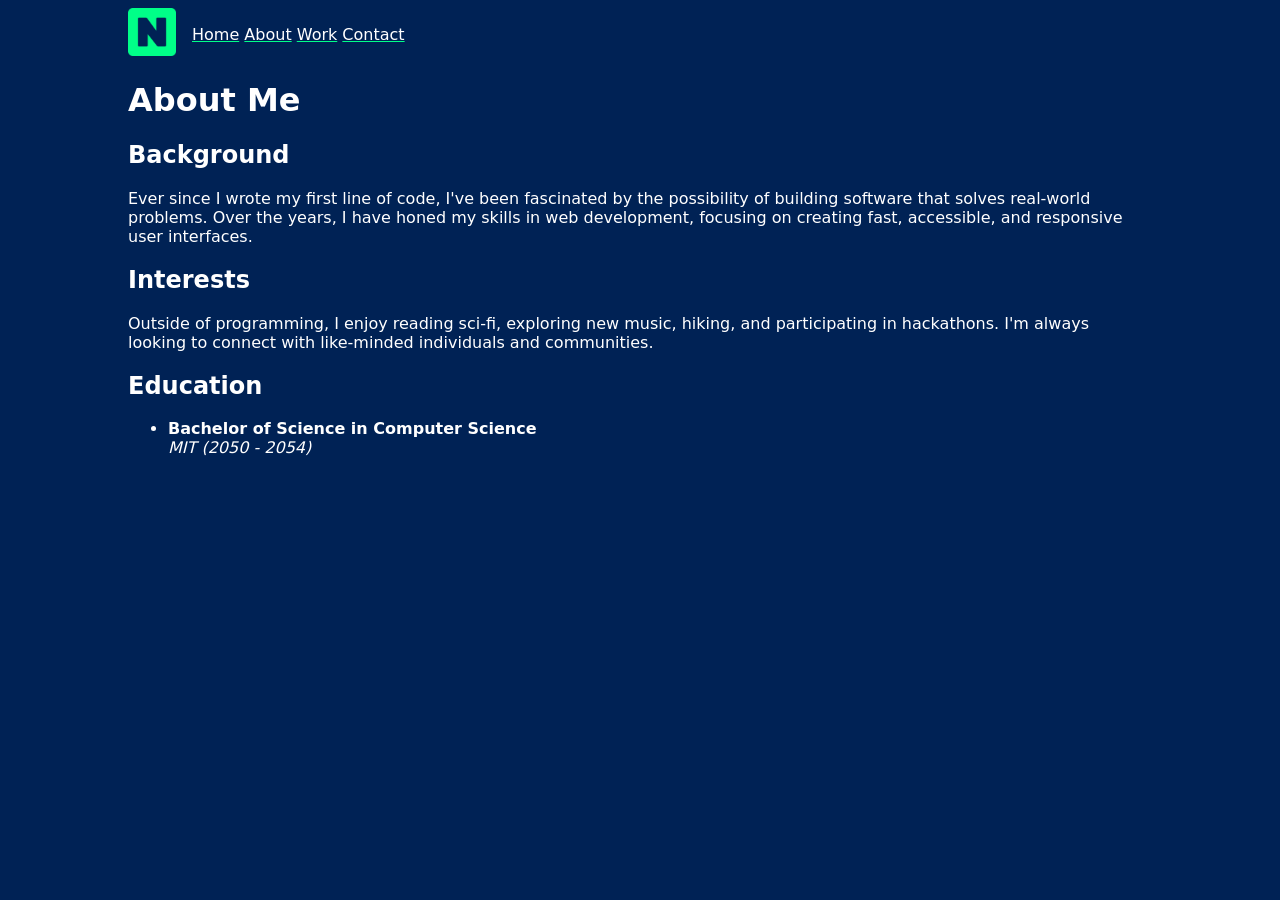
==== about.html @ 2cef9ce9 "Add files via upload" ====
<!doctype html>
<html lang="en">
  <head>
    <meta charset="UTF-8" />
    <meta name="viewport" content="width=device-width, initial-scale=1.0" />
    <title>About</title>
    <link rel="icon" href="img/icon.png" type="image/png" />
    <link rel="stylesheet" href="css/main.css" />
    <link rel="stylesheet" href="css/about.css" />
  </head>

  <body>
    <header class="header container">
      <a class="header-logo" href="index.html">
        <img src="img/logo.png" alt="Logo" />
      </a>
      <nav class="nav-items">
        <a href="index.html">Home</a>
        <a href="about.html">About</a>
        <a href="work.html">Work</a>
        <a href="contact.html">Contact</a>
      </nav>
    </header>

    <main class="container">
      <h1>About Me</h1>

      <section>
        <h2>Background</h2>
        <p>
          Ever since I wrote my first line of code, I've been fascinated by the
          possibility of building software that solves real-world problems. Over
          the years, I have honed my skills in web development, focusing on
          creating fast, accessible, and responsive user interfaces.
        </p>
      </section>

      <section>
        <h2>Interests</h2>
        <p>
          Outside of programming, I enjoy reading sci-fi, exploring new music,
          hiking, and participating in hackathons. I'm always looking to connect
          with like-minded individuals and communities.
        </p>
      </section>

      <section>
        <h2>Education</h2>
        <ul>
          <li>
            <strong>Bachelor of Science in Computer Science</strong><br />
            <i>MIT (2050 - 2054)</i>
          </li>
        </ul>
      </section>
    </main>

    <script src="js/main.js"></script>
  </body>
</html>
---- css/main.css ----
:root {
  --color-primary: #01ff88;
  --color-background: #002255;
  --color-foreground: #ffffff;

  --radius-md: 0.5rem;

  --screen-xs: 32rem; /* 512px */
  --screen-lg: 64rem; /* 1024px */
}

body {
  font-family: system-ui;
  background-color: var(--color-background);
  color: var(--color-foreground);
}

a {
  color: inherit;
  text-decoration-color: var(--color-primary);
}

.header {
  display: flex;
  align-items: center;
  flex-direction: column;
  gap: 1rem;
}

@media (width >=32rem) {
  .header {
    flex-direction: row;
  }
}

.header-logo img {
  width: 3rem;
}

.container {
  max-width: var(--screen-lg);
  margin-inline: auto;
}
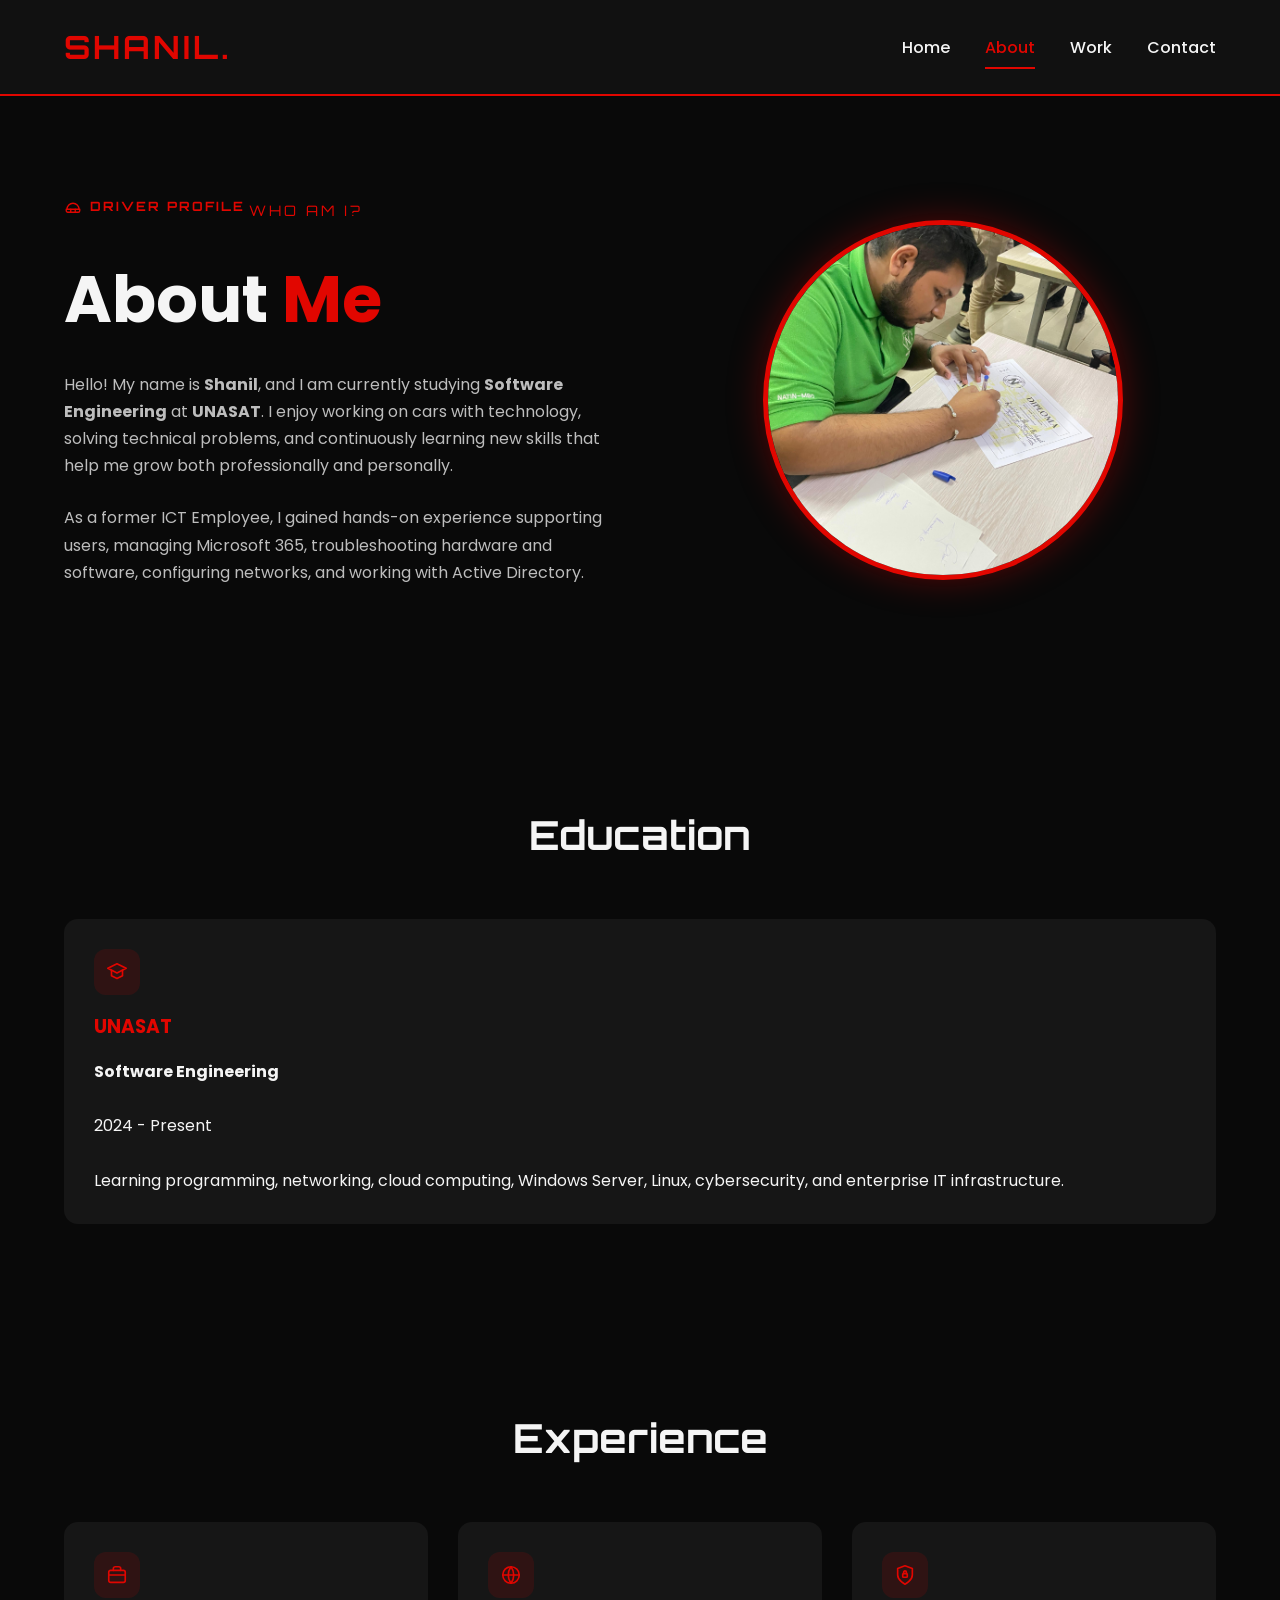
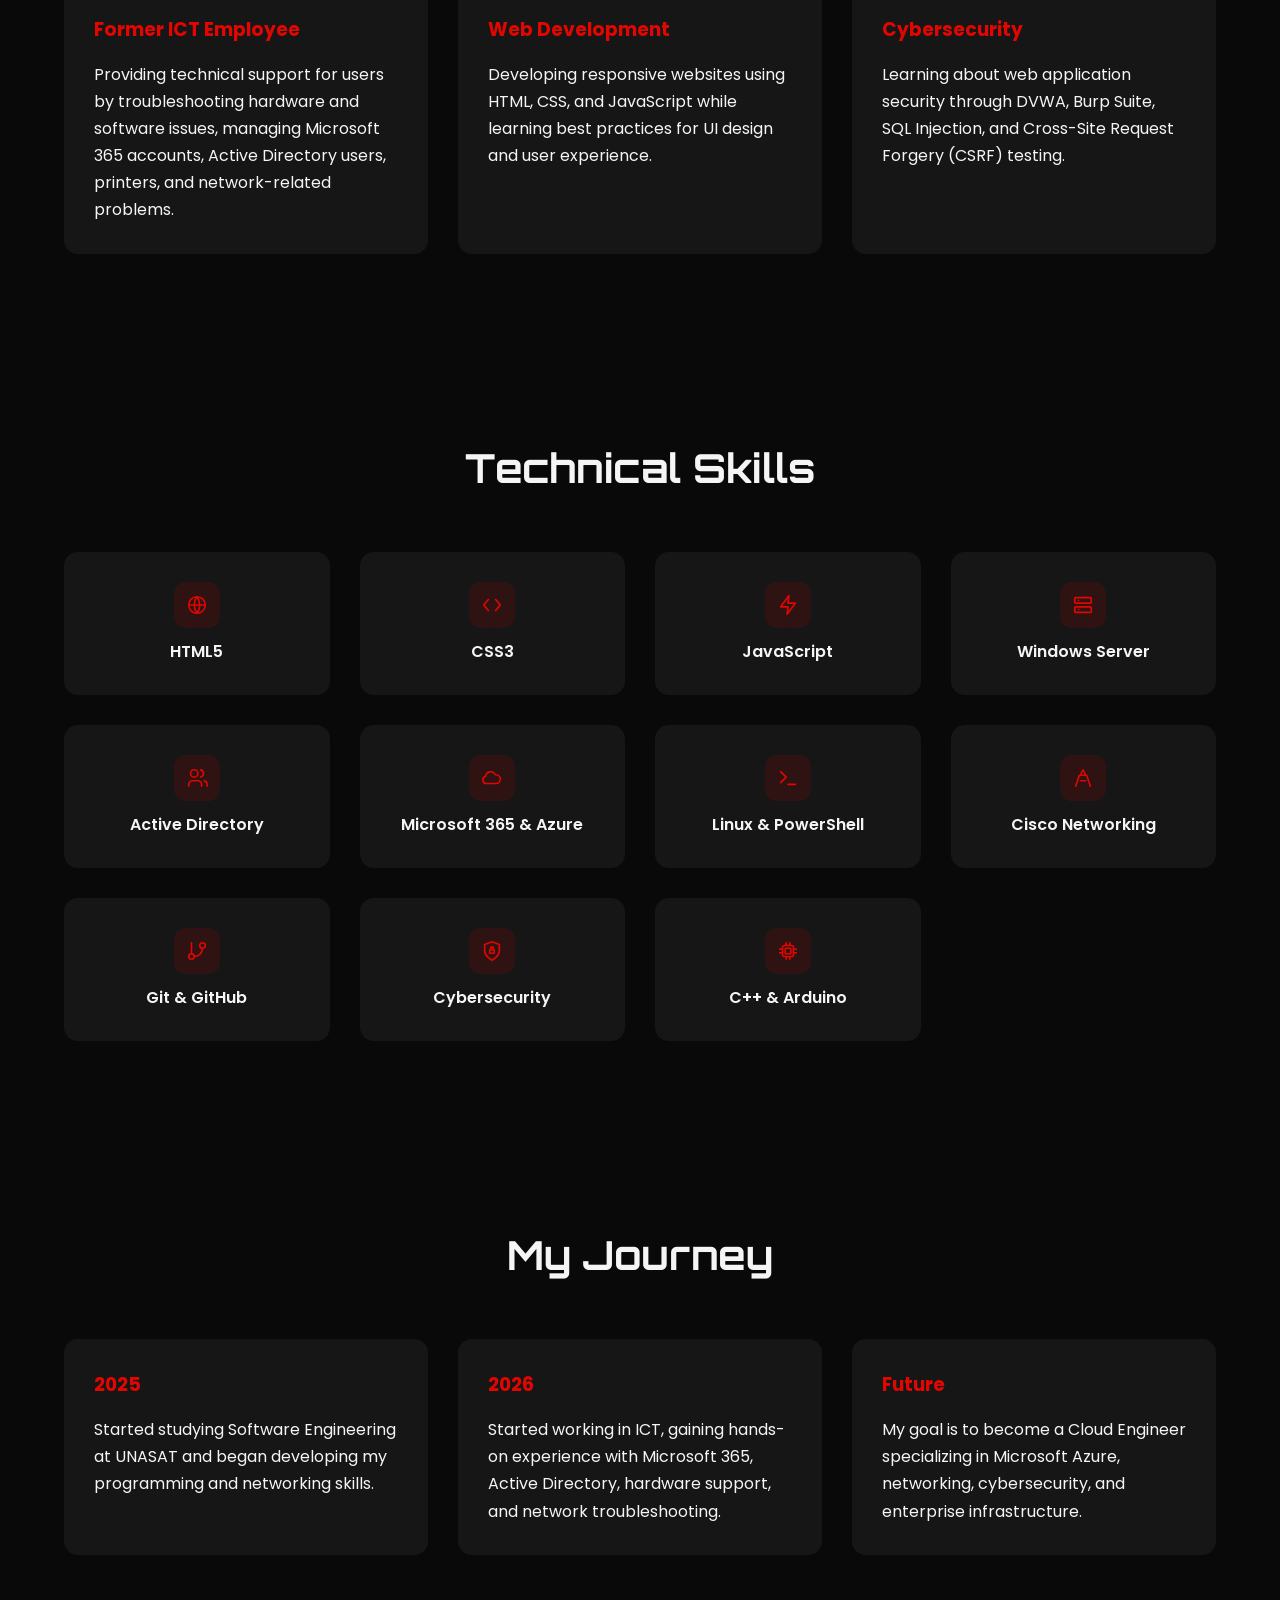
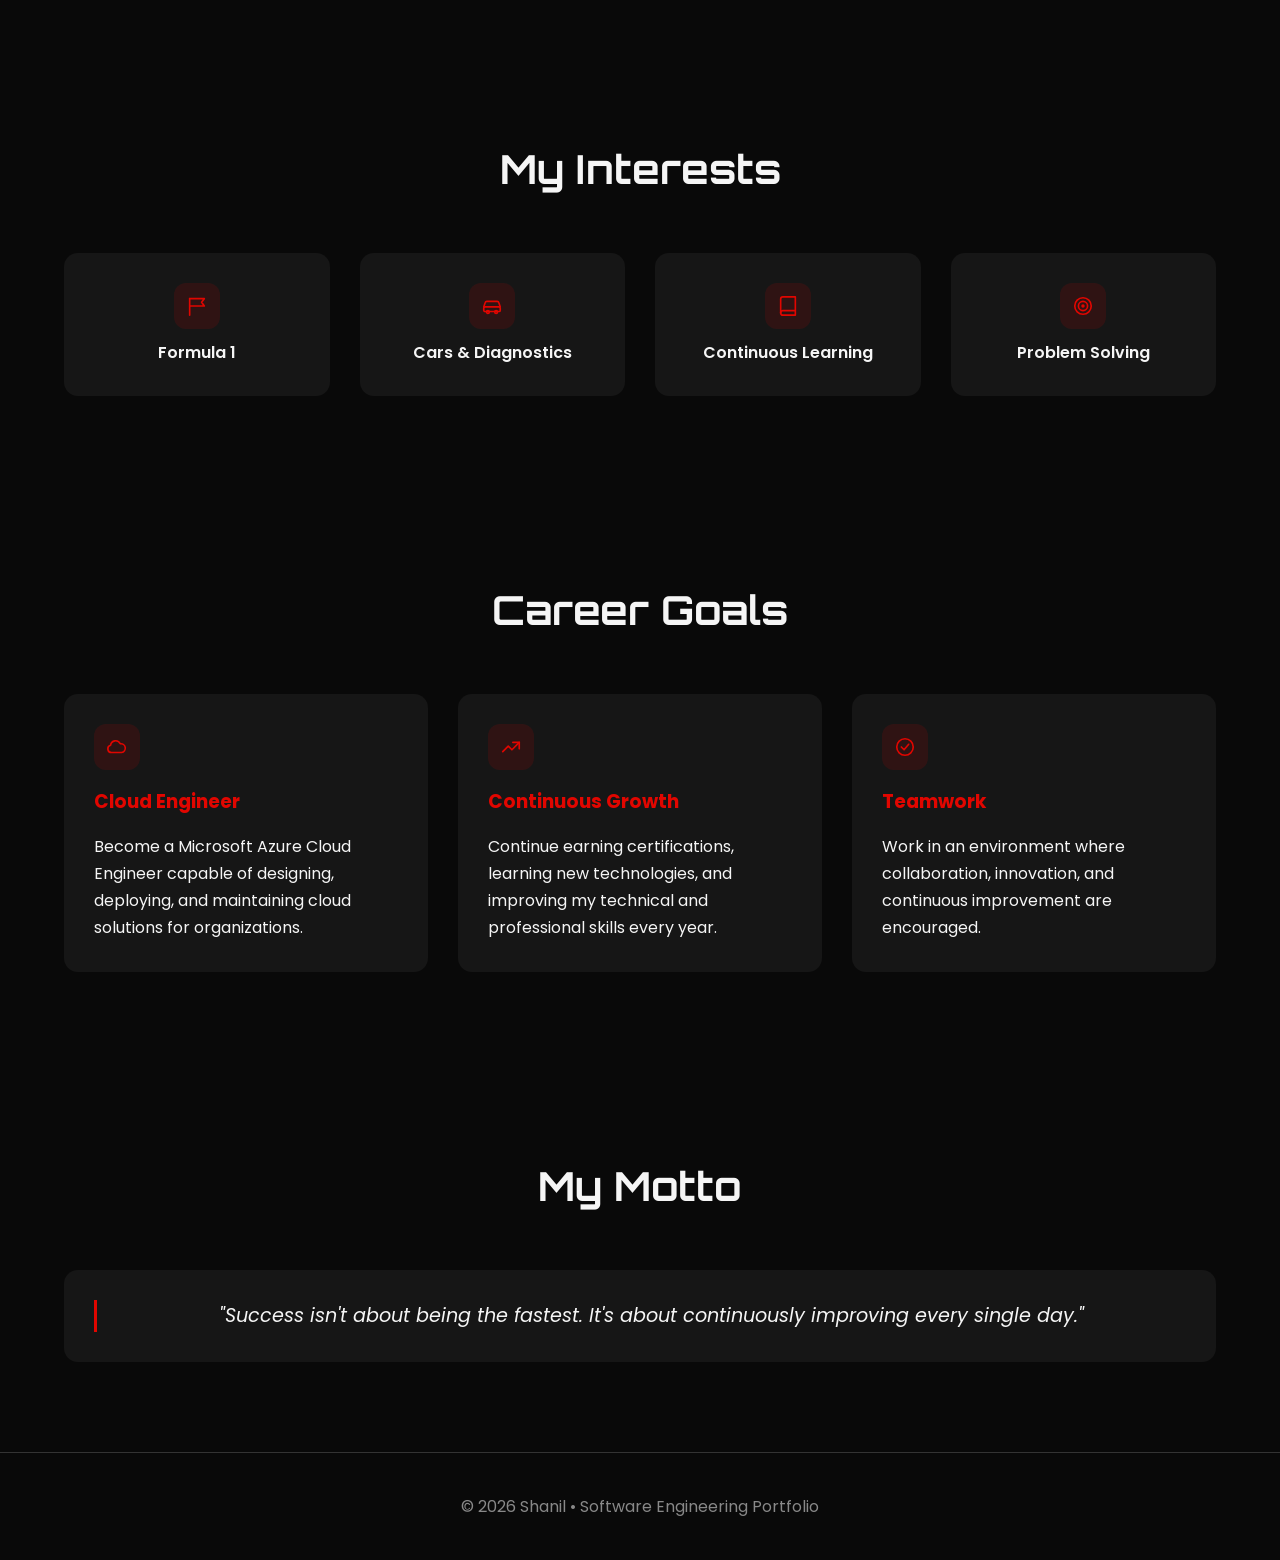
==== commit 0ff684f3: "added files" ====
--- a/about.html
+++ b/about.html
@@ -1,60 +1,505 @@
-<!doctype html>
+<!DOCTYPE html>
 <html lang="en">
-  <head>
-    <meta charset="UTF-8" />
-    <meta name="viewport" content="width=device-width, initial-scale=1.0" />
-    <title>About</title>
-    <link rel="icon" href="img/icon.png" type="image/png" />
-    <link rel="stylesheet" href="css/main.css" />
-    <link rel="stylesheet" href="css/about.css" />
-  </head>
-
-  <body>
-    <header class="header container">
-      <a class="header-logo" href="index.html">
-        <img src="img/logo.png" alt="Logo" />
-      </a>
-      <nav class="nav-items">
-        <a href="index.html">Home</a>
-        <a href="about.html">About</a>
-        <a href="work.html">Work</a>
-        <a href="contact.html">Contact</a>
-      </nav>
-    </header>
-
-    <main class="container">
-      <h1>About Me</h1>
-
-      <section>
-        <h2>Background</h2>
-        <p>
-          Ever since I wrote my first line of code, I've been fascinated by the
-          possibility of building software that solves real-world problems. Over
-          the years, I have honed my skills in web development, focusing on
-          creating fast, accessible, and responsive user interfaces.
-        </p>
-      </section>
-
-      <section>
-        <h2>Interests</h2>
-        <p>
-          Outside of programming, I enjoy reading sci-fi, exploring new music,
-          hiking, and participating in hackathons. I'm always looking to connect
-          with like-minded individuals and communities.
-        </p>
-      </section>
-
-      <section>
-        <h2>Education</h2>
-        <ul>
-          <li>
-            <strong>Bachelor of Science in Computer Science</strong><br />
-            <i>MIT (2050 - 2054)</i>
-          </li>
-        </ul>
-      </section>
-    </main>
-
-    <script src="js/main.js"></script>
-  </body>
+
+<head>
+
+    <meta charset="UTF-8">
+
+    <meta name="viewport" content="width=device-width, initial-scale=1.0">
+
+    <title>About | Shanil</title>
+    <link rel="icon" href="img/favicon-32.png" sizes="32x32" type="image/png">
+    <link rel="icon" href="img/favicon-16.png" sizes="16x16" type="image/png">
+    <link rel="apple-touch-icon" href="img/apple-touch-icon.png">
+
+    <link rel="stylesheet" href="css/main.css">
+    <link rel="stylesheet" href="css/about.css">
+
+    <link rel="preconnect" href="https://fonts.googleapis.com">
+    <link rel="preconnect" href="https://fonts.gstatic.com" crossorigin>
+
+    <link href="https://fonts.googleapis.com/css2?family=Orbitron:wght@500;700;800&family=Poppins:wght@300;400;500;600;700&display=swap" rel="stylesheet">
+
+</head>
+
+<body>
+
+<svg style="display:none" aria-hidden="true">
+<symbol id="icon-cap" viewBox="0 0 24 24" fill="none" stroke="currentColor" stroke-width="1.8" stroke-linecap="round" stroke-linejoin="round">
+<polyline points="2 8 12 3 22 8 12 13 2 8"/>
+<polyline points="6 10 6 16 12 19 18 16 18 10"/>
+</symbol>
+<symbol id="icon-briefcase" viewBox="0 0 24 24" fill="none" stroke="currentColor" stroke-width="1.8" stroke-linecap="round" stroke-linejoin="round">
+<rect x="3" y="7" width="18" height="13" rx="2"/>
+<path d="M8 7V5a2 2 0 0 1 2-2h4a2 2 0 0 1 2 2v2"/>
+<line x1="3" y1="12" x2="21" y2="12"/>
+</symbol>
+<symbol id="icon-globe" viewBox="0 0 24 24" fill="none" stroke="currentColor" stroke-width="1.8" stroke-linecap="round" stroke-linejoin="round">
+<circle cx="12" cy="12" r="9"/>
+<line x1="3" y1="12" x2="21" y2="12"/>
+<path d="M12 3a15 15 0 0 1 0 18 15 15 0 0 1 0-18z"/>
+</symbol>
+<symbol id="icon-shield-lock" viewBox="0 0 24 24" fill="none" stroke="currentColor" stroke-width="1.8" stroke-linecap="round" stroke-linejoin="round">
+<path d="M12 22s8-4 8-10V5l-8-3-8 3v7c0 6 8 10 8 10z"/>
+<rect x="9.5" y="10.5" width="5" height="4" rx="1"/>
+<path d="M10.5 10.5V9a1.5 1.5 0 0 1 3 0v1.5"/>
+</symbol>
+<symbol id="icon-flag" viewBox="0 0 24 24" fill="none" stroke="currentColor" stroke-width="1.8" stroke-linecap="round" stroke-linejoin="round">
+<path d="M4 22V4"/>
+<path d="M4 4h16l-3 4 3 4H4"/>
+</symbol>
+<symbol id="icon-car" viewBox="0 0 24 24" fill="none" stroke="currentColor" stroke-width="1.8" stroke-linecap="round" stroke-linejoin="round">
+<path d="M3 13l1.5-4.5A2 2 0 0 1 6.4 7h11.2a2 2 0 0 1 1.9 1.5L21 13"/>
+<rect x="3" y="13" width="18" height="5" rx="1.5"/>
+<circle cx="7.5" cy="18.5" r="1.5"/>
+<circle cx="16.5" cy="18.5" r="1.5"/>
+</symbol>
+<symbol id="icon-cloud" viewBox="0 0 24 24" fill="none" stroke="currentColor" stroke-width="1.8" stroke-linecap="round" stroke-linejoin="round">
+<path d="M17 18H6a4 4 0 0 1-1-7.87A5.5 5.5 0 0 1 15.5 8.5 4.5 4.5 0 0 1 17 18z"/>
+</symbol>
+<symbol id="icon-code" viewBox="0 0 24 24" fill="none" stroke="currentColor" stroke-width="1.8" stroke-linecap="round" stroke-linejoin="round">
+<polyline points="8 6 3 12 8 18"/>
+<polyline points="16 6 21 12 16 18"/>
+</symbol>
+<symbol id="icon-server" viewBox="0 0 24 24" fill="none" stroke="currentColor" stroke-width="1.8" stroke-linecap="round" stroke-linejoin="round">
+<rect x="3" y="4" width="18" height="6" rx="1"/>
+<rect x="3" y="14" width="18" height="6" rx="1"/>
+<line x1="7" y1="7" x2="7.01" y2="7"/>
+<line x1="7" y1="17" x2="7.01" y2="17"/>
+</symbol>
+<symbol id="icon-users" viewBox="0 0 24 24" fill="none" stroke="currentColor" stroke-width="1.8" stroke-linecap="round" stroke-linejoin="round">
+<path d="M17 21v-2a4 4 0 0 0-4-4H7a4 4 0 0 0-4 4v2"/>
+<circle cx="9" cy="7" r="4"/>
+<path d="M23 21v-2a4 4 0 0 0-3-3.87"/>
+<path d="M16 3.13a4 4 0 0 1 0 7.75"/>
+</symbol>
+<symbol id="icon-terminal" viewBox="0 0 24 24" fill="none" stroke="currentColor" stroke-width="1.8" stroke-linecap="round" stroke-linejoin="round">
+<polyline points="4 17 10 11 4 5"/>
+<line x1="12" y1="19" x2="20" y2="19"/>
+</symbol>
+<symbol id="icon-zap" viewBox="0 0 24 24" fill="none" stroke="currentColor" stroke-width="1.8" stroke-linecap="round" stroke-linejoin="round">
+<polygon points="13 2 4 14 12 14 11 22 20 10 12 10 13 2"/>
+</symbol>
+<symbol id="icon-tower" viewBox="0 0 24 24" fill="none" stroke="currentColor" stroke-width="1.8" stroke-linecap="round" stroke-linejoin="round">
+<path d="M4 21 8 9"/>
+<path d="M20 21 16 9"/>
+<path d="M12 3l3 6H9l3-6z"/>
+<line x1="9" y1="15" x2="15" y2="15"/>
+</symbol>
+<symbol id="icon-git-branch" viewBox="0 0 24 24" fill="none" stroke="currentColor" stroke-width="1.8" stroke-linecap="round" stroke-linejoin="round">
+<line x1="6" y1="3" x2="6" y2="15"/>
+<circle cx="18" cy="6" r="3"/>
+<circle cx="6" cy="18" r="3"/>
+<path d="M18 9a9 9 0 0 1-9 9"/>
+</symbol>
+<symbol id="icon-book" viewBox="0 0 24 24" fill="none" stroke="currentColor" stroke-width="1.8" stroke-linecap="round" stroke-linejoin="round">
+<path d="M4 19.5A2.5 2.5 0 0 1 6.5 17H20"/>
+<path d="M6.5 2H20v20H6.5A2.5 2.5 0 0 1 4 19.5v-15A2.5 2.5 0 0 1 6.5 2z"/>
+</symbol>
+<symbol id="icon-target" viewBox="0 0 24 24" fill="none" stroke="currentColor" stroke-width="1.8" stroke-linecap="round" stroke-linejoin="round">
+<circle cx="12" cy="12" r="9"/>
+<circle cx="12" cy="12" r="5"/>
+<circle cx="12" cy="12" r="1"/>
+</symbol>
+<symbol id="icon-trending" viewBox="0 0 24 24" fill="none" stroke="currentColor" stroke-width="1.8" stroke-linecap="round" stroke-linejoin="round">
+<polyline points="3 17 9 11 13 15 21 7"/>
+<polyline points="14 7 21 7 21 14"/>
+</symbol>
+<symbol id="icon-handshake" viewBox="0 0 24 24" fill="none" stroke="currentColor" stroke-width="1.8" stroke-linecap="round" stroke-linejoin="round">
+<circle cx="12" cy="12" r="9"/>
+<polyline points="8 12 11 15 16 9"/>
+</symbol>
+<symbol id="icon-helmet" viewBox="0 0 24 24" fill="none" stroke="currentColor" stroke-width="1.8" stroke-linecap="round" stroke-linejoin="round">
+<path d="M4 15a8 8 0 0 1 16 0"/>
+<path d="M3 15h18v2a2 2 0 0 1-2 2H5a2 2 0 0 1-2-2v-2z"/>
+<line x1="9" y1="15" x2="9" y2="19"/>
+<line x1="15" y1="15" x2="15" y2="19"/>
+</symbol>
+<symbol id="icon-cpu" viewBox="0 0 24 24" fill="none" stroke="currentColor" stroke-width="1.8" stroke-linecap="round" stroke-linejoin="round">
+<rect x="6" y="6" width="12" height="12" rx="2"/>
+<rect x="9" y="9" width="6" height="6"/>
+<line x1="6" y1="10" x2="3" y2="10"/>
+<line x1="6" y1="14" x2="3" y2="14"/>
+<line x1="18" y1="10" x2="21" y2="10"/>
+<line x1="18" y1="14" x2="21" y2="14"/>
+<line x1="10" y1="6" x2="10" y2="3"/>
+<line x1="14" y1="6" x2="14" y2="3"/>
+<line x1="10" y1="18" x2="10" y2="21"/>
+<line x1="14" y1="18" x2="14" y2="21"/>
+</symbol>
+</svg>
+
+<header class="header">
+
+    <div class="container nav-container">
+
+        <a href="index.html" class="logo">
+            SHANIL.
+        </a>
+
+        <nav class="nav-items">
+
+            <a href="index.html">Home</a>
+
+            <a href="about.html">About</a>
+
+            <a href="work.html">Work</a>
+
+            <a href="contact.html">Contact</a>
+
+        </nav>
+
+    </div>
+
+</header>
+
+<main>
+
+<section class="hero">
+
+<div class="container hero-content">
+
+<div class="hero-text">
+
+<div class="page-tag">
+<svg class="icon"><use href="#icon-helmet"></use></svg>
+DRIVER PROFILE
+</div>
+
+<span class="hero-subtitle">
+
+WHO AM I?
+
+</span>
+
+<h1>
+
+About <span>Me</span>
+
+</h1>
+
+<p>
+
+Hello! My name is <strong>Shanil</strong>, and I am currently studying <strong>Software Engineering</strong> at <strong>UNASAT</strong>. I enjoy working on cars with technology, solving technical problems, and continuously learning new skills that help me grow both professionally and personally.
+
+</p>
+
+<p>
+
+As a former ICT Employee, I gained hands-on experience supporting users, managing Microsoft 365, troubleshooting hardware and software, configuring networks, and working with Active Directory.
+
+</p>
+
+</div>
+
+<div class="hero-image">
+
+<img src="img/profile2.jpeg" alt="Profile Picture">
+
+</div>
+
+</div>
+
+</section>
+
+<section>
+
+<div class="container">
+
+<h2>Education</h2>
+
+<div class="overview-grid">
+
+<div class="info-card">
+
+<span class="icon-badge"><svg class="icon"><use href="#icon-cap"></use></svg></span>
+
+<h3>UNASAT</h3>
+
+<p>
+
+<strong>Software Engineering</strong>
+
+<br><br>
+
+2024 - Present
+
+<br><br>
+
+Learning programming, networking, cloud computing, Windows Server, Linux, cybersecurity, and enterprise IT infrastructure.
+
+</p>
+
+</div>
+
+</div>
+
+</div>
+
+</section>
+
+<section>
+
+<div class="container">
+
+<h2>Experience</h2>
+
+<div class="overview-grid">
+
+<div class="info-card">
+
+<span class="icon-badge"><svg class="icon"><use href="#icon-briefcase"></use></svg></span>
+
+<h3>Former ICT Employee</h3>
+
+<p>
+
+Providing technical support for users by troubleshooting hardware and software issues, managing Microsoft 365 accounts, Active Directory users, printers, and network-related problems.
+
+</p>
+
+</div>
+
+<div class="info-card">
+
+<span class="icon-badge"><svg class="icon"><use href="#icon-globe"></use></svg></span>
+
+<h3>Web Development</h3>
+
+<p>
+
+Developing responsive websites using HTML, CSS, and JavaScript while learning best practices for UI design and user experience.
+
+</p>
+
+</div>
+
+<div class="info-card">
+
+<span class="icon-badge"><svg class="icon"><use href="#icon-shield-lock"></use></svg></span>
+
+<h3>Cybersecurity</h3>
+
+<p>
+
+Learning about web application security through DVWA, Burp Suite, SQL Injection, and Cross-Site Request Forgery (CSRF) testing.
+
+</p>
+
+</div>
+
+</div>
+
+</div>
+
+</section>
+
+<section>
+
+<div class="container">
+
+<h2>Technical Skills</h2>
+
+<div class="skills-grid">
+
+<div><span class="icon-badge"><svg class="icon"><use href="#icon-globe"></use></svg></span>HTML5</div>
+
+<div><span class="icon-badge"><svg class="icon"><use href="#icon-code"></use></svg></span>CSS3</div>
+
+<div><span class="icon-badge"><svg class="icon"><use href="#icon-zap"></use></svg></span>JavaScript</div>
+
+<div><span class="icon-badge"><svg class="icon"><use href="#icon-server"></use></svg></span>Windows Server</div>
+
+<div><span class="icon-badge"><svg class="icon"><use href="#icon-users"></use></svg></span>Active Directory</div>
+
+<div><span class="icon-badge"><svg class="icon"><use href="#icon-cloud"></use></svg></span>Microsoft 365 & Azure</div>
+
+<div><span class="icon-badge"><svg class="icon"><use href="#icon-terminal"></use></svg></span>Linux & PowerShell</div>
+
+<div><span class="icon-badge"><svg class="icon"><use href="#icon-tower"></use></svg></span>Cisco Networking</div>
+
+<div><span class="icon-badge"><svg class="icon"><use href="#icon-git-branch"></use></svg></span>Git & GitHub</div>
+
+<div><span class="icon-badge"><svg class="icon"><use href="#icon-shield-lock"></use></svg></span>Cybersecurity</div>
+
+<div><span class="icon-badge"><svg class="icon"><use href="#icon-cpu"></use></svg></span>C++ & Arduino</div>
+
+</div>
+
+</div>
+
+</section>
+
+<section>
+
+<div class="container">
+
+<h2>My Journey</h2>
+
+<div class="overview-grid">
+
+<div class="info-card">
+
+<h3>2025</h3>
+
+<p>
+
+Started studying Software Engineering at UNASAT and began developing my programming and networking skills.
+
+</p>
+
+</div>
+
+<div class="info-card">
+
+<h3>2026</h3>
+
+<p>
+
+Started working in ICT, gaining hands-on experience with Microsoft 365, Active Directory, hardware support, and network troubleshooting.
+
+</p>
+
+</div>
+
+<div class="info-card">
+
+<h3>Future</h3>
+
+<p>
+
+My goal is to become a Cloud Engineer specializing in Microsoft Azure, networking, cybersecurity, and enterprise infrastructure.
+
+</p>
+
+</div>
+
+</div>
+
+</div>
+
+</section>
+
+<section>
+
+<div class="container">
+
+<h2>My Interests</h2>
+
+<div class="skills-grid">
+
+<div><span class="icon-badge"><svg class="icon"><use href="#icon-flag"></use></svg></span>Formula 1</div>
+
+<div><span class="icon-badge"><svg class="icon"><use href="#icon-car"></use></svg></span>Cars & Diagnostics</div>
+
+<div><span class="icon-badge"><svg class="icon"><use href="#icon-book"></use></svg></span>Continuous Learning</div>
+
+<div><span class="icon-badge"><svg class="icon"><use href="#icon-target"></use></svg></span>Problem Solving</div>
+
+</div>
+
+</div>
+
+</section>
+
+<section>
+
+<div class="container">
+
+<h2>Career Goals</h2>
+
+<div class="overview-grid">
+
+<div class="info-card">
+
+<span class="icon-badge"><svg class="icon"><use href="#icon-cloud"></use></svg></span>
+
+<h3>Cloud Engineer</h3>
+
+<p>
+
+Become a Microsoft Azure Cloud Engineer capable of designing, deploying, and maintaining cloud solutions for organizations.
+
+</p>
+
+</div>
+
+<div class="info-card">
+
+<span class="icon-badge"><svg class="icon"><use href="#icon-trending"></use></svg></span>
+
+<h3>Continuous Growth</h3>
+
+<p>
+
+Continue earning certifications, learning new technologies, and improving my technical and professional skills every year.
+
+</p>
+
+</div>
+
+<div class="info-card">
+
+<span class="icon-badge"><svg class="icon"><use href="#icon-handshake"></use></svg></span>
+
+<h3>Teamwork</h3>
+
+<p>
+
+Work in an environment where collaboration, innovation, and continuous improvement are encouraged.
+
+</p>
+
+</div>
+
+</div>
+
+</div>
+
+</section>
+
+<section>
+
+<div class="container">
+
+<h2>My Motto</h2>
+
+<div class="info-card">
+
+<p class="motto-quote">
+
+<i>
+
+"Success isn't about being the fastest. It's about continuously improving every single day."
+
+</i>
+
+</p>
+
+</div>
+
+</div>
+
+</section>
+
+</main>
+
+<footer>
+
+<div class="container">
+
+<p>
+
+© 2026 Shanil • Software Engineering Portfolio
+
+</p>
+
+</div>
+
+</footer>
+
+<script src="js/main.js"></script>
+
+</body>
+
 </html>
--- a/css/main.css
+++ b/css/main.css
@@ -1,43 +1,597 @@
-:root {
-  --color-primary: #01ff88;
-  --color-background: #002255;
-  --color-foreground: #ffffff;
-
-  --radius-md: 0.5rem;
-
-  --screen-xs: 32rem; /* 512px */
-  --screen-lg: 64rem; /* 1024px */
-}
-
-body {
-  font-family: system-ui;
-  background-color: var(--color-background);
-  color: var(--color-foreground);
-}
-
-a {
-  color: inherit;
-  text-decoration-color: var(--color-primary);
-}
-
-.header {
-  display: flex;
-  align-items: center;
-  flex-direction: column;
-  gap: 1rem;
-}
-
-@media (width >=32rem) {
-  .header {
-    flex-direction: row;
-  }
-}
-
-.header-logo img {
-  width: 3rem;
-}
-
-.container {
-  max-width: var(--screen-lg);
-  margin-inline: auto;
-}
+/* ===========================
+   GOOGLE FONTS
+=========================== */
+
+@import url('https://fonts.googleapis.com/css2?family=Orbitron:wght@500;700;800&family=Poppins:wght@300;400;500;600;700&display=swap');
+
+/* ===========================
+   VARIABLES
+=========================== */
+
+:root{
+
+    --primary:#E10600;
+    --background:#090909;
+    --surface:#161616;
+    --surface-light:#202020;
+    --text:#F5F5F5;
+    --text-light:#BDBDBD;
+
+    --radius:14px;
+
+    --max-width:1200px;
+
+}
+
+/* ===========================
+   RESET
+=========================== */
+
+*{
+    margin:0;
+    padding:0;
+    box-sizing:border-box;
+}
+
+html{
+    scroll-behavior:smooth;
+}
+
+body{
+
+    font-family:'Poppins',sans-serif;
+
+    background:var(--background);
+
+    color:var(--text);
+
+    line-height:1.7;
+
+}
+
+/* ===========================
+   LINKS
+=========================== */
+
+a{
+
+    text-decoration:none;
+
+    color:inherit;
+
+}
+
+/* ===========================
+   CONTAINER
+=========================== */
+
+.container{
+
+    width:90%;
+
+    max-width:var(--max-width);
+
+    margin:auto;
+
+}
+
+/* ===========================
+   HEADER
+=========================== */
+
+.header{
+
+    position:sticky;
+
+    top:0;
+
+    z-index:999;
+
+    background:#111;
+
+    border-bottom:2px solid var(--primary);
+
+}
+
+.nav-container{
+
+    display:flex;
+
+    justify-content:space-between;
+
+    align-items:center;
+
+    padding:20px 0;
+
+}
+
+/* ===========================
+   LOGO
+=========================== */
+
+.logo{
+
+    font-family:'Orbitron',sans-serif;
+
+    font-size:32px;
+
+    color:var(--primary);
+
+    letter-spacing:3px;
+
+    font-weight:700;
+
+}
+
+/* ===========================
+   NAVIGATION
+=========================== */
+
+.nav-items{
+
+    display:flex;
+
+    gap:35px;
+
+}
+
+.nav-items a{
+
+    position:relative;
+
+    font-weight:500;
+
+    transition:.3s;
+
+}
+
+.nav-items a:hover{
+
+    color:var(--primary);
+
+}
+
+.nav-items a::after{
+
+    content:"";
+
+    position:absolute;
+
+    left:0;
+
+    bottom:-8px;
+
+    width:0;
+
+    height:2px;
+
+    background:var(--primary);
+
+    transition:.3s;
+
+}
+
+.nav-items a:hover::after{
+
+    width:100%;
+
+}
+
+/* ===========================
+   HERO
+=========================== */
+
+.hero{
+
+    padding:100px 0;
+
+}
+
+.hero-content{
+
+    display:flex;
+
+    align-items:center;
+
+    justify-content:space-between;
+
+    gap:60px;
+
+}
+
+.hero-text{
+
+    flex:1;
+
+}
+
+.hero-subtitle{
+
+    color:var(--primary);
+
+    font-family:'Orbitron';
+
+    letter-spacing:3px;
+
+    font-size:.9rem;
+
+}
+
+.hero h1{
+
+    font-size:65px;
+
+    margin:15px 0;
+
+}
+
+.hero h1 span{
+
+    color:var(--primary);
+
+}
+
+.hero p{
+
+    color:var(--text-light);
+
+    margin-bottom:25px;
+
+    max-width:650px;
+
+}
+
+.hero-image{
+
+    flex:1;
+
+    text-align:center;
+
+}
+
+.hero-image img{
+
+    width:360px;
+
+    height:360px;
+
+    border-radius:50%;
+
+    object-fit:cover;
+
+    border:5px solid var(--primary);
+
+    box-shadow:0 0 35px rgba(225,6,0,.35);
+
+}
+
+/* ===========================
+   BUTTON
+=========================== */
+
+.btn{
+
+    display:inline-block;
+
+    margin-top:20px;
+
+    background:var(--primary);
+
+    padding:15px 35px;
+
+    border-radius:50px;
+
+    font-weight:600;
+
+    transition:.3s;
+
+}
+
+.btn:hover{
+
+    transform:translateY(-5px);
+
+    box-shadow:0 10px 30px rgba(225,6,0,.4);
+
+}
+
+/* ===========================
+   SECTIONS
+=========================== */
+
+section{
+
+    padding:90px 0;
+
+}
+
+section h2{
+
+    text-align:center;
+
+    font-size:40px;
+
+    margin-bottom:50px;
+
+    font-family:'Orbitron';
+
+}
+
+/* ===========================
+   GRIDS
+=========================== */
+
+.overview-grid,
+.skills-grid,
+.project-grid{
+
+    display:grid;
+
+    grid-template-columns:repeat(auto-fit,minmax(260px,1fr));
+
+    gap:30px;
+
+}
+
+/* ===========================
+   CARDS
+=========================== */
+
+.info-card,
+.project-card,
+.skills-grid div{
+
+    background:var(--surface);
+
+    padding:30px;
+
+    border-radius:var(--radius);
+
+    transition:.35s;
+
+}
+
+.info-card:hover,
+.project-card:hover,
+.skills-grid div:hover{
+
+    transform:translateY(-10px);
+
+    background:var(--surface-light);
+
+}
+
+.info-card h3,
+.project-card h3{
+
+    color:var(--primary);
+
+    margin-bottom:15px;
+
+}
+
+.skills-grid div{
+
+    text-align:center;
+
+    font-weight:600;
+
+    display:flex;
+
+    flex-direction:column;
+
+    align-items:center;
+
+}
+
+/* ===========================
+   ICONS
+=========================== */
+
+.icon-badge{
+
+    display:inline-flex;
+
+    align-items:center;
+
+    justify-content:center;
+
+    width:46px;
+
+    height:46px;
+
+    border-radius:12px;
+
+    background:rgba(225,6,0,.12);
+
+    margin-bottom:16px;
+
+}
+
+.skills-grid div .icon-badge{
+
+    margin:0 auto 10px;
+
+}
+
+.icon{
+
+    width:22px;
+
+    height:22px;
+
+    color:var(--primary);
+
+    display:block;
+
+}
+
+/* ===========================
+   PAGE IDENTITY TAG
+=========================== */
+
+.page-tag{
+
+    display:inline-flex;
+
+    align-items:center;
+
+    gap:8px;
+
+    color:var(--primary);
+
+    font-family:'Orbitron';
+
+    letter-spacing:2px;
+
+    font-size:.8rem;
+
+    font-weight:700;
+
+    margin-bottom:12px;
+
+}
+
+.page-tag .icon{
+
+    width:18px;
+
+    height:18px;
+
+}
+
+/* ===========================
+   F1 BANNER
+=========================== */
+
+.f1-banner{
+
+    padding:0;
+
+}
+
+.f1-banner img{
+
+    width:100%;
+
+    height:280px;
+
+    object-fit:cover;
+
+    display:block;
+
+    border-top:2px solid var(--primary);
+
+    border-bottom:2px solid var(--primary);
+
+}
+
+@media(max-width:900px){
+
+.f1-banner img{
+
+height:180px;
+
+}
+
+}
+
+/* ===========================
+   FOOTER
+=========================== */
+
+footer{
+
+    padding:40px;
+
+    text-align:center;
+
+    border-top:1px solid #333;
+
+    color:#888;
+
+}
+
+/* ===========================
+   MOBILE
+=========================== */
+
+@media(max-width:900px){
+
+.hero-content{
+
+flex-direction:column-reverse;
+
+text-align:center;
+
+}
+
+.hero h1{
+
+font-size:46px;
+
+}
+
+.hero-image img{
+
+width:260px;
+
+height:260px;
+
+}
+
+.nav-container{
+
+flex-direction:column;
+
+gap:20px;
+
+}
+
+.nav-items{
+
+flex-wrap:wrap;
+
+justify-content:center;
+
+}
+
+}
+
+/* ===================================
+   SCROLL ANIMATION
+=================================== */
+
+.hidden{
+
+    opacity:0;
+
+    transform:translateY(60px);
+
+    transition:all .8s ease;
+
+}
+
+.show{
+
+    opacity:1;
+
+    transform:translateY(0);
+
+}
+
+/* ===================================
+   ACTIVE NAV LINK
+=================================== */
+
+.nav-items a.active{
+
+    color:#E10600;
+
+}
+
+.nav-items a.active::after{
+
+    width:100%;
+
+}
--- a/css/about.css
+++ b/css/about.css
@@ -0,0 +1,7 @@
+.motto-quote {
+  text-align: center;
+  font-size: 1.2rem;
+  font-style: italic;
+  border-left: 3px solid var(--primary);
+  padding-left: 1.25rem;
+}
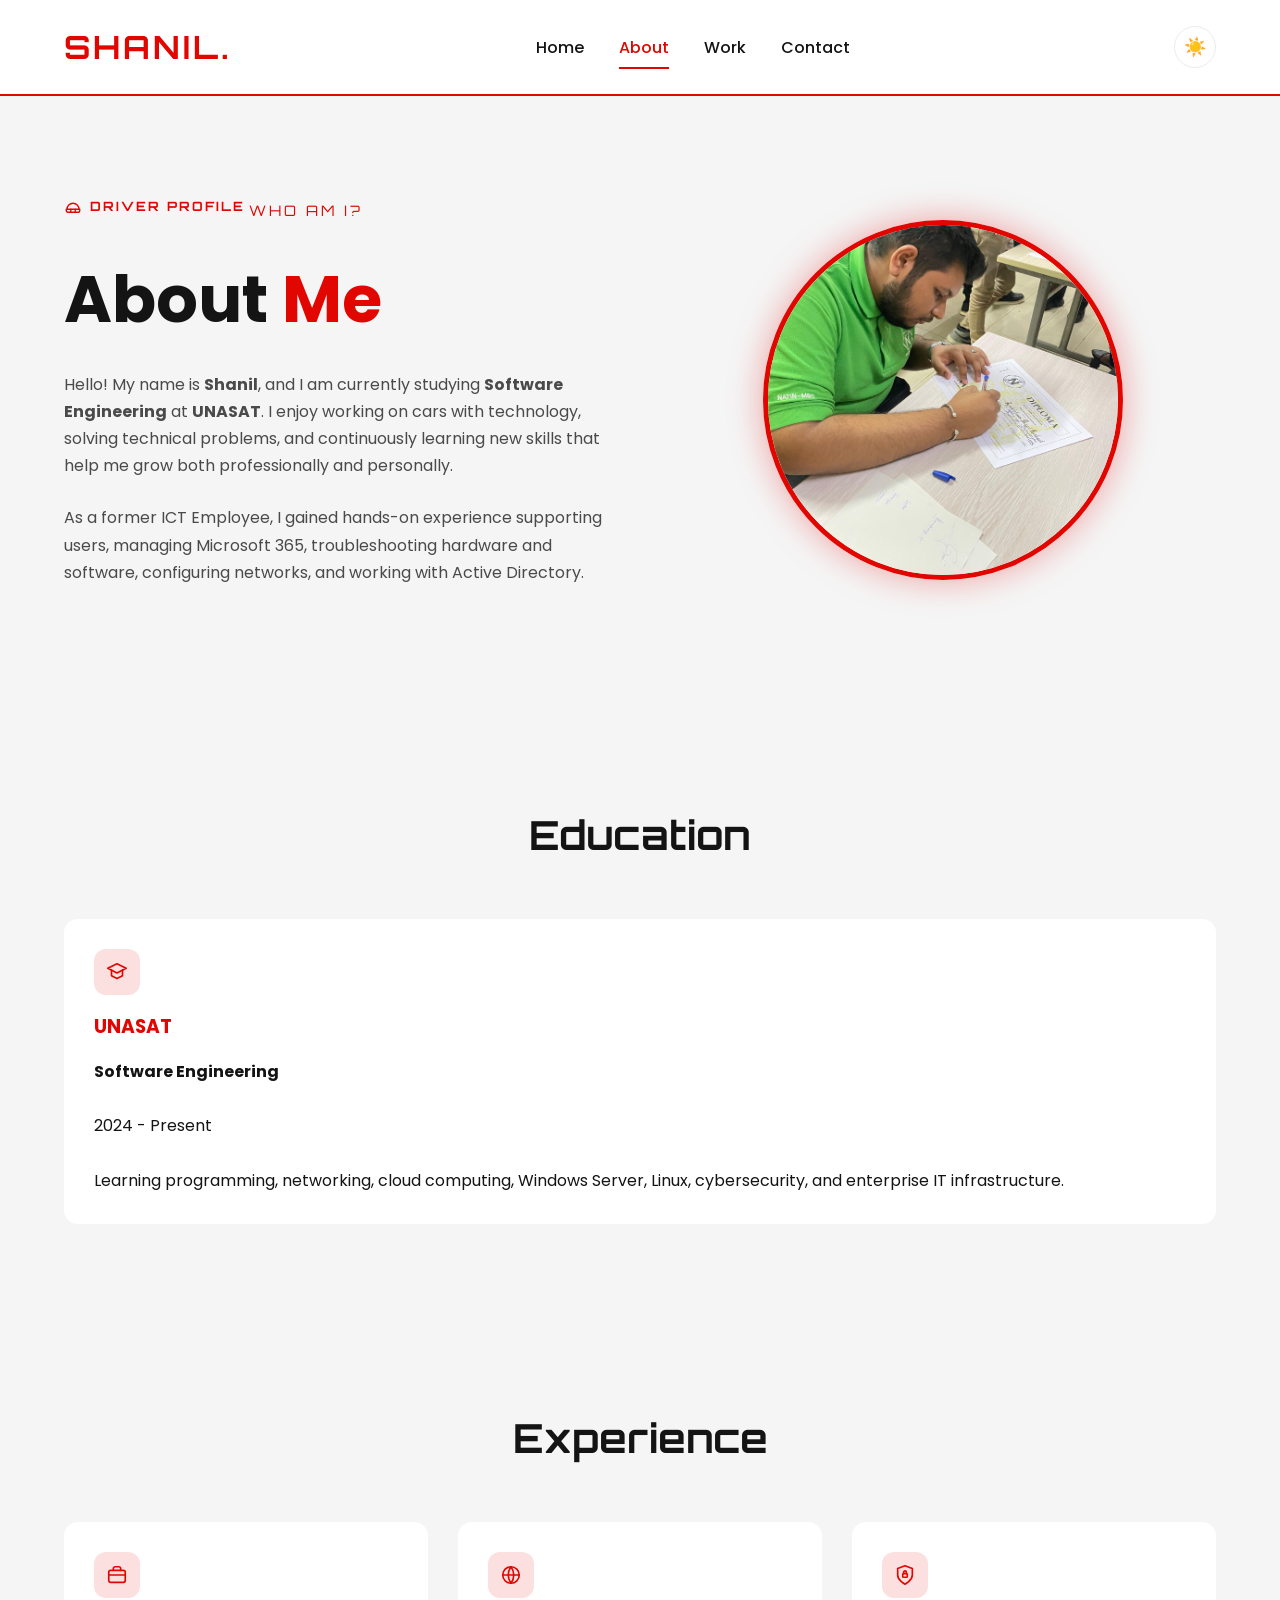
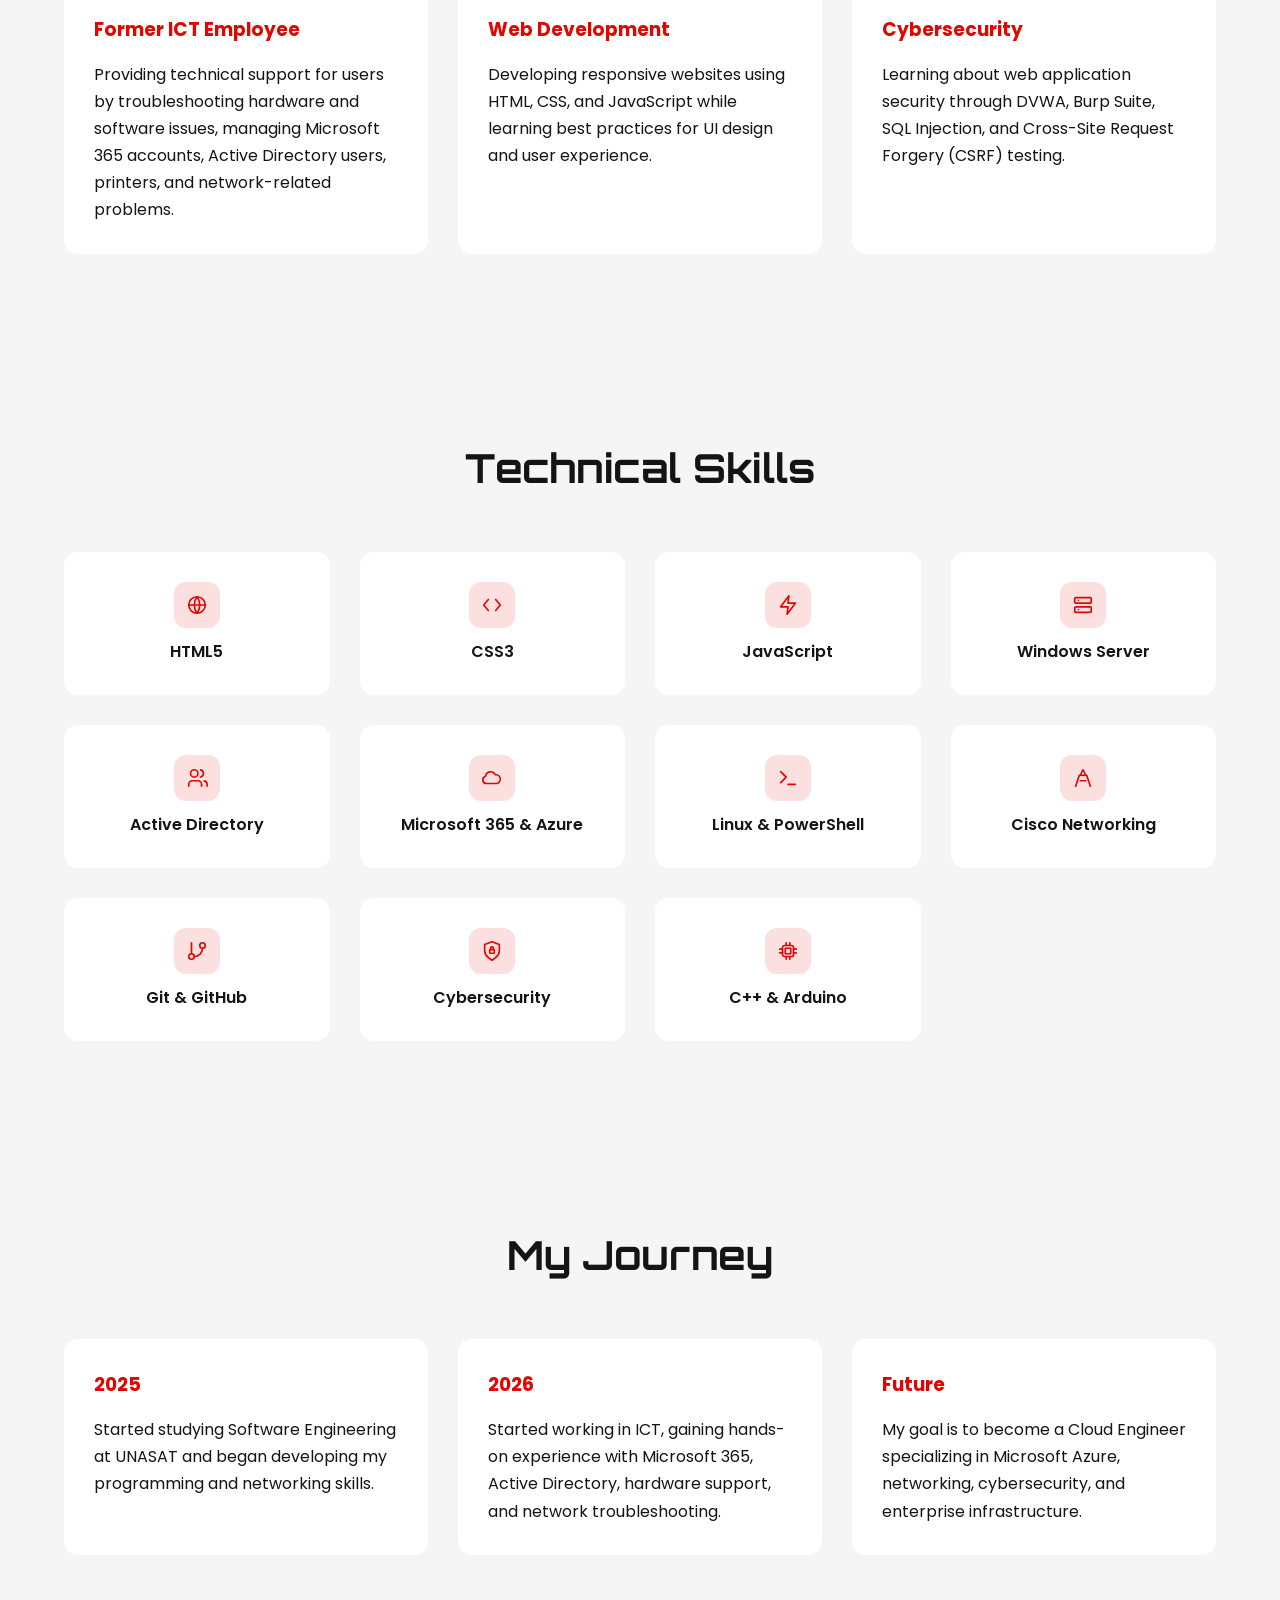
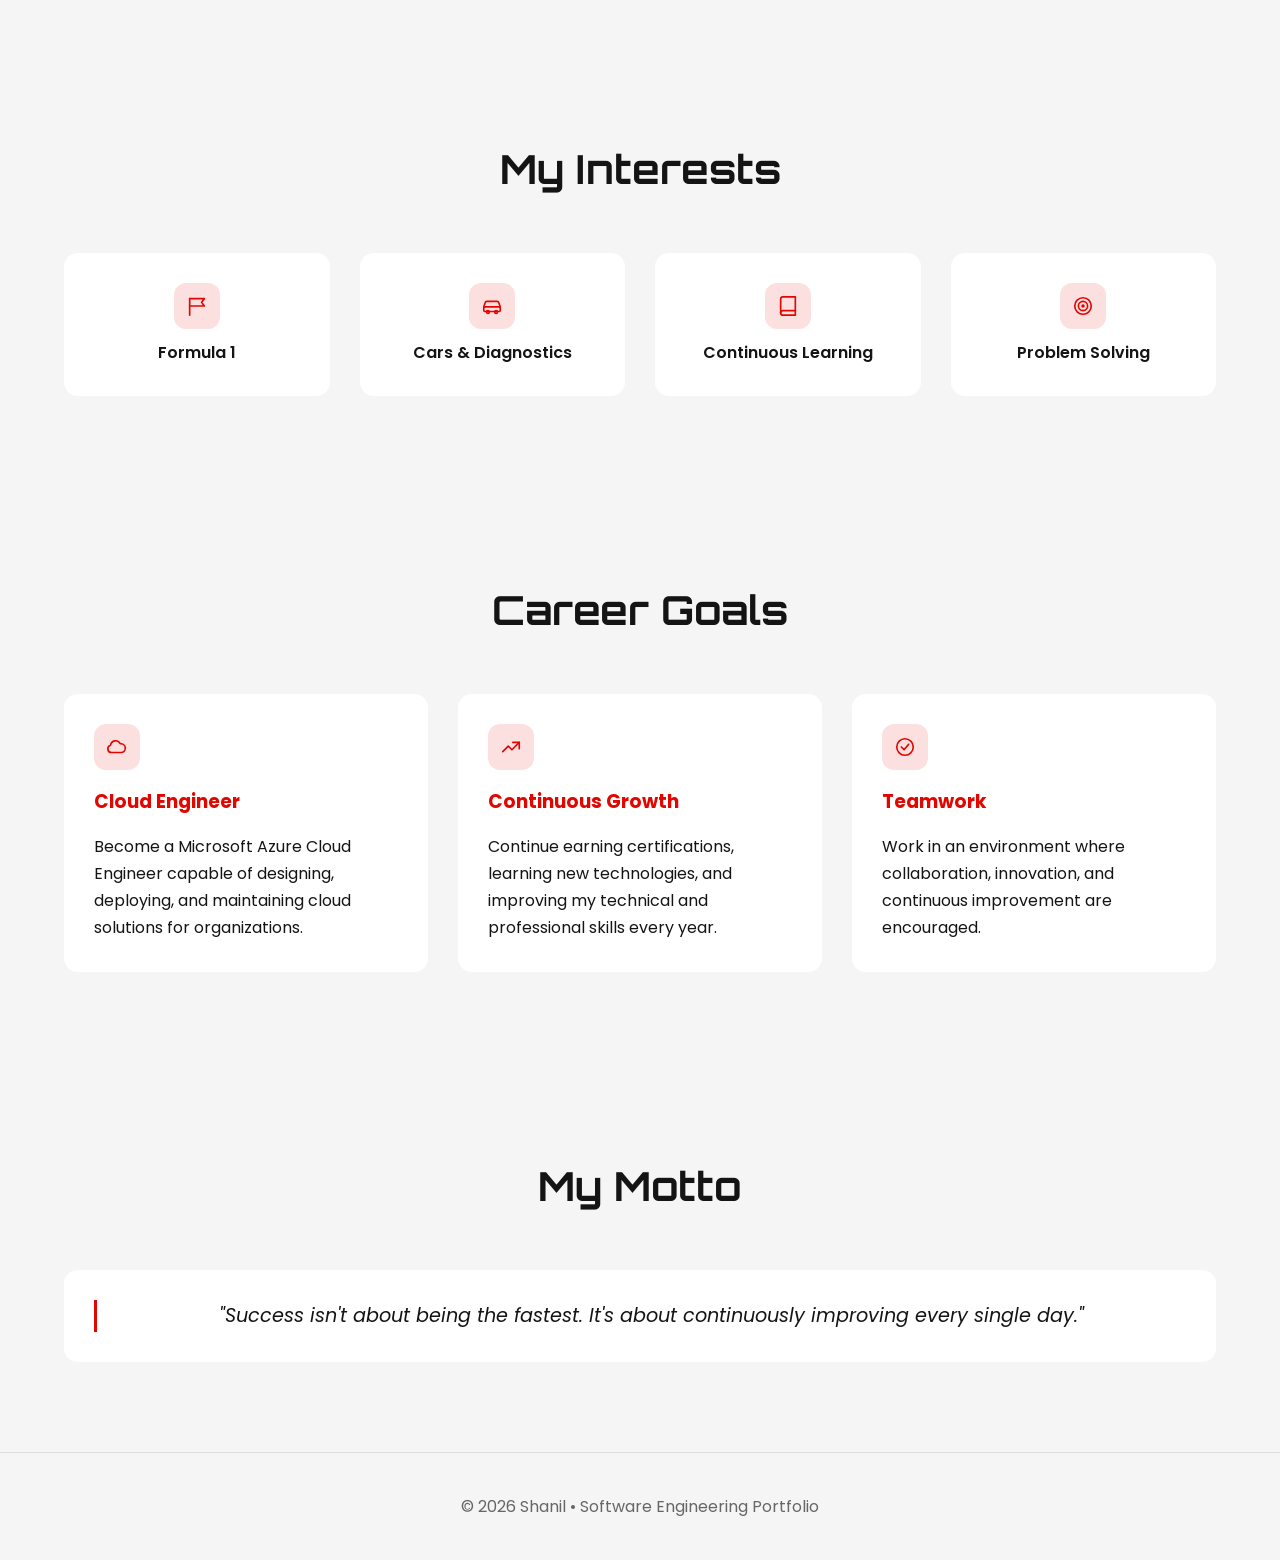
==== commit 93e1aaee: "dark-light mode" ====
--- a/about.html
+++ b/about.html
@@ -11,6 +11,14 @@
     <link rel="icon" href="img/favicon-32.png" sizes="32x32" type="image/png">
     <link rel="icon" href="img/favicon-16.png" sizes="16x16" type="image/png">
     <link rel="apple-touch-icon" href="img/apple-touch-icon.png">
+
+    <script>
+    (function(){
+        var saved = localStorage.getItem('theme');
+        var theme = saved || (matchMedia('(prefers-color-scheme: light)').matches ? 'light' : 'dark');
+        if (theme === 'light') document.documentElement.setAttribute('data-theme', 'light');
+    })();
+    </script>
 
     <link rel="stylesheet" href="css/main.css">
     <link rel="stylesheet" href="css/about.css">
@@ -149,6 +157,8 @@
 
         </nav>
 
+        <button id="theme-toggle" class="theme-toggle" aria-label="Toggle light/dark mode">🌙</button>
+
     </div>
 
 </header>
--- a/css/main.css
+++ b/css/main.css
@@ -16,10 +16,34 @@
     --surface-light:#202020;
     --text:#F5F5F5;
     --text-light:#BDBDBD;
+    --header-bg:#111;
+    --footer-border:#333;
+    --footer-text:#888;
 
     --radius:14px;
 
     --max-width:1200px;
+
+}
+
+[data-theme="light"]{
+
+    --background:#F5F5F5;
+    --surface:#FFFFFF;
+    --surface-light:#ECECEC;
+    --text:#141414;
+    --text-light:#4A4A4A;
+    --header-bg:#FFFFFF;
+    --footer-border:#DDDDDD;
+    --footer-text:#666666;
+
+}
+
+body,
+.header,
+footer{
+
+    transition:background .3s, color .3s, border-color .3s;
 
 }
 
@@ -87,7 +111,7 @@
 
     z-index:999;
 
-    background:#111;
+    background:var(--header-bg);
 
     border-bottom:2px solid var(--primary);
 
@@ -506,9 +530,53 @@
 
     text-align:center;
 
-    border-top:1px solid #333;
-
-    color:#888;
+    border-top:1px solid var(--footer-border);
+
+    color:var(--footer-text);
+
+}
+
+/* ===========================
+   THEME TOGGLE
+=========================== */
+
+.theme-toggle{
+
+    display:flex;
+
+    align-items:center;
+
+    justify-content:center;
+
+    width:42px;
+
+    height:42px;
+
+    margin-left:20px;
+
+    border:1px solid var(--surface-light);
+
+    border-radius:50%;
+
+    background:var(--surface);
+
+    color:var(--text);
+
+    font-size:18px;
+
+    line-height:1;
+
+    cursor:pointer;
+
+    transition:background .3s, color .3s, border-color .3s, transform .2s;
+
+}
+
+.theme-toggle:hover{
+
+    transform:scale(1.08);
+
+    border-color:var(--primary);
 
 }
 
